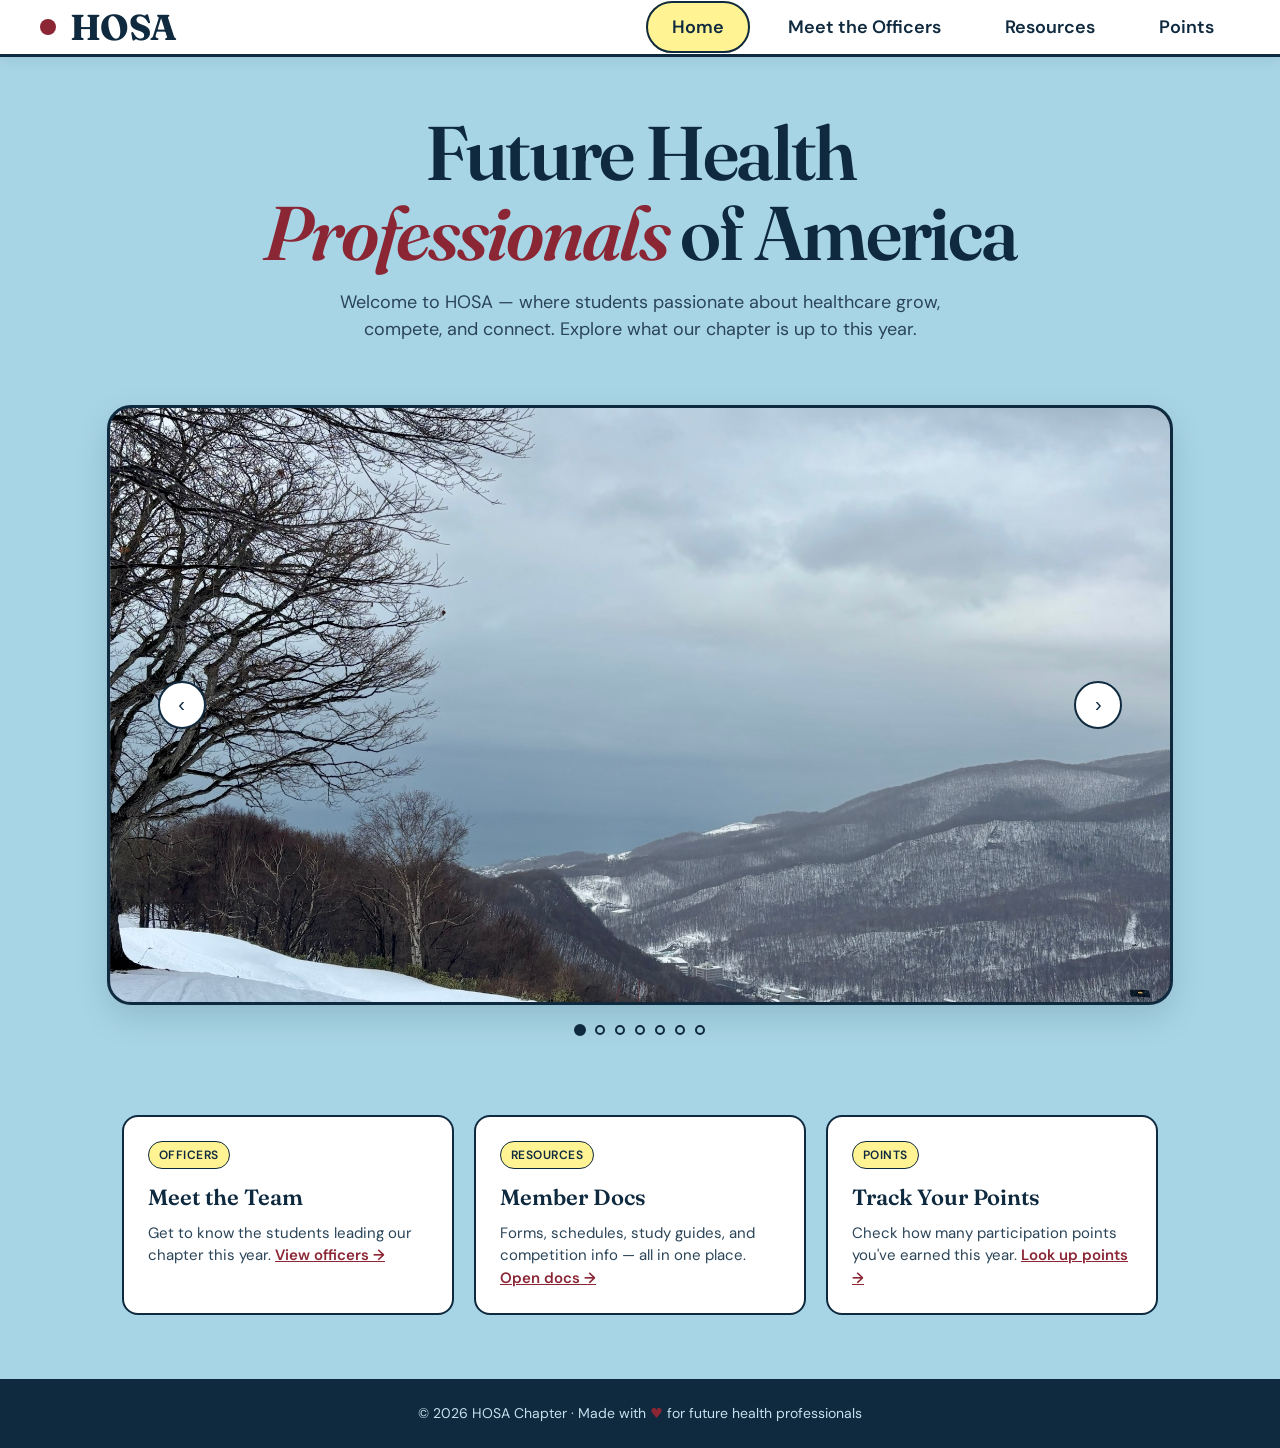
==== hosa-website/index.html @ bac4b82d "Add files via upload" ====
<!DOCTYPE html>
<html lang="en">
<head>
  <meta charset="UTF-8" />
  <meta name="viewport" content="width=device-width, initial-scale=1.0" />
  <title>HOSA — Future Health Professionals</title>
  <link rel="stylesheet" href="styles.css" />
</head>
<body>

  <!-- ============ NAVIGATION ============ -->
  <nav class="navbar">
    <a href="index.html" class="navbar-logo">
      <span class="logo-dot"></span>
      HOSA
    </a>
    <button class="nav-toggle" onclick="document.getElementById('navLinks').classList.toggle('open')">☰</button>
    <ul class="navbar-links" id="navLinks">
      <li><a href="index.html" class="active">Home</a></li>
      <li><a href="officers.html">Meet the Officers</a></li>
      <!--
        ===========================================================
        UPDATE THIS LINK when your Google Doc is ready.
        Just replace the # with your Google Doc URL.
        Example: href="https://docs.google.com/document/d/..."
        ===========================================================
      -->
      <li><a href="https://docs.google.com/document/d/1Z3RjfrCTvKkm9gfMbZfXhzirBfntvaIcb-1--sNDnkk/edit?usp=sharing" target="_blank" rel="noopener">Resources</a></li>
      <li><a href="points.html">Points</a></li>
    </ul>
  </nav>

  <main>

    <!-- ============ HERO ============ -->
    <section class="hero">
      <h1>Future Health <em>Professionals</em> of America</h1>
      <p>Welcome to HOSA — where students passionate about healthcare grow, compete, and connect. Explore what our chapter is up to this year.</p>
    </section>

    <!-- ============ SLIDESHOW ============
         To add your own images:
         1. Drop your 7 images into an "images" folder next to this file.
         2. Name them slide1.jpg, slide2.jpg, ... slide7.jpg
            (or update the paths in the data-src attributes below).
         3. The slideshow will automatically use them.
         ============================================ -->
    <section class="slideshow">
      <div class="slideshow-frame" id="slideshowFrame">
        <div class="slide active" data-src="images/slide1.jpg">
          <div class="slide-placeholder">Photo 1<span>Replace with images/slide1.jpg</span></div>
        </div>
        <div class="slide" data-src="images/slide2.jpg">
          <div class="slide-placeholder">Photo 2<span>Replace with images/slide2.jpg</span></div>
        </div>
        <div class="slide" data-src="images/slide3.jpg">
          <div class="slide-placeholder">Photo 3<span>Replace with images/slide3.jpg</span></div>
        </div>
        <div class="slide" data-src="images/slide4.jpg">
          <div class="slide-placeholder">Photo 4<span>Replace with images/slide4.jpg</span></div>
        </div>
        <div class="slide" data-src="images/slide5.jpg">
          <div class="slide-placeholder">Photo 5<span>Replace with images/slide5.jpg</span></div>
        </div>
        <div class="slide" data-src="images/slide6.jpg">
          <div class="slide-placeholder">Photo 6<span>Replace with images/slide6.jpg</span></div>
        </div>
        <div class="slide" data-src="images/slide7.jpg">
          <div class="slide-placeholder">Photo 7<span>Replace with images/slide7.jpg</span></div>
        </div>

        <button class="slide-nav prev" onclick="changeSlide(-1)" aria-label="Previous slide">‹</button>
        <button class="slide-nav next" onclick="changeSlide(1)" aria-label="Next slide">›</button>
      </div>

      <div class="slide-dots" id="slideDots">
        <button class="slide-dot active" onclick="goToSlide(0)" aria-label="Slide 1"></button>
        <button class="slide-dot" onclick="goToSlide(1)" aria-label="Slide 2"></button>
        <button class="slide-dot" onclick="goToSlide(2)" aria-label="Slide 3"></button>
        <button class="slide-dot" onclick="goToSlide(3)" aria-label="Slide 4"></button>
        <button class="slide-dot" onclick="goToSlide(4)" aria-label="Slide 5"></button>
        <button class="slide-dot" onclick="goToSlide(5)" aria-label="Slide 6"></button>
        <button class="slide-dot" onclick="goToSlide(6)" aria-label="Slide 7"></button>
      </div>
    </section>

    <!-- ============ INFO CARDS ============ -->
    <section class="info-strip">
      <div class="info-card">
        <span class="info-card-tag">Officers</span>
        <h3>Meet the Team</h3>
        <p>Get to know the students leading our chapter this year. <a href="officers.html" style="color: var(--maroon); font-weight: 600; text-decoration: underline;">View officers →</a></p>
      </div>
      <div class="info-card">
        <span class="info-card-tag">Resources</span>
        <h3>Member Docs</h3>
        <p>Forms, schedules, study guides, and competition info — all in one place. <a href="#" style="color: var(--maroon); font-weight: 600; text-decoration: underline;">Open docs →</a></p>
      </div>
      <div class="info-card">
        <span class="info-card-tag">Points</span>
        <h3>Track Your Points</h3>
        <p>Check how many participation points you've earned this year. <a href="points.html" style="color: var(--maroon); font-weight: 600; text-decoration: underline;">Look up points →</a></p>
      </div>
    </section>

  </main>

  <footer class="footer">
    © <span id="year"></span> HOSA Chapter · Made with <span class="footer-heart">♥</span> for future health professionals
  </footer>

  <script>
    // ============ SLIDESHOW LOGIC ============
    let currentSlide = 0;
    const slides = document.querySelectorAll('.slide');
    const dots = document.querySelectorAll('.slide-dot');
    const totalSlides = slides.length;
    let autoplayTimer;

    // Try to load real images; fall back to placeholder if missing
    slides.forEach(slide => {
      const src = slide.dataset.src;
      if (!src) return;
      const testImg = new Image();
      testImg.onload = () => {
        slide.style.backgroundImage = `url('${src}')`;
        const placeholder = slide.querySelector('.slide-placeholder');
        if (placeholder) placeholder.style.display = 'none';
      };
      testImg.onerror = () => { /* keep placeholder visible */ };
      testImg.src = src;
    });

    function showSlide(index) {
      slides.forEach((s, i) => s.classList.toggle('active', i === index));
      dots.forEach((d, i) => d.classList.toggle('active', i === index));
      currentSlide = index;
    }

    function changeSlide(direction) {
      const next = (currentSlide + direction + totalSlides) % totalSlides;
      showSlide(next);
      restartAutoplay();
    }

    function goToSlide(index) {
      showSlide(index);
      restartAutoplay();
    }

    function restartAutoplay() {
      clearInterval(autoplayTimer);
      autoplayTimer = setInterval(() => changeSlide(1), 5000);
    }

    restartAutoplay();

    // Year in footer
    document.getElementById('year').textContent = new Date().getFullYear();
  </script>
</body>
</html>
---- hosa-website/styles.css ----
/* ============================================================
   HOSA Website — Shared Styles
   Palette: light blue background, pale yellow accent, navy text
   ============================================================ */

@import url('https://fonts.googleapis.com/css2?family=Fraunces:opsz,wght@9..144,400;9..144,500;9..144,600;9..144,700&family=DM+Sans:wght@400;500;600;700&display=swap');

:root {
  --bg-blue: #A8D5E5;
  --bg-blue-soft: #C5E0EC;
  --accent-yellow: #FFF394;
  --accent-yellow-hover: #FFE94A;
  --navy: #0F2A3F;
  --navy-soft: #2A4458;
  --white: #FFFFFF;
  --border: #0F2A3F;
  --maroon: #8B2635;
  --shadow: 0 4px 12px rgba(15, 42, 63, 0.08);
  --shadow-lg: 0 12px 32px rgba(15, 42, 63, 0.15);

  --font-display: 'Fraunces', Georgia, serif;
  --font-body: 'DM Sans', system-ui, sans-serif;
}

* {
  box-sizing: border-box;
  margin: 0;
  padding: 0;
}

html, body {
  height: 100%;
}

body {
  font-family: var(--font-body);
  background: var(--bg-blue);
  color: var(--navy);
  min-height: 100vh;
  display: flex;
  flex-direction: column;
  line-height: 1.5;
}

/* ============================================================
   NAVIGATION BAR
   ============================================================ */

.navbar {
  background: var(--white);
  border-bottom: 3px solid var(--navy);
  padding: 0 40px;
  display: flex;
  align-items: center;
  justify-content: space-between;
  height: 96px;
  position: sticky;
  top: 0;
  z-index: 100;
  box-shadow: var(--shadow);
}

.navbar-logo {
  font-family: var(--font-display);
  font-weight: 700;
  font-size: 36px;
  color: var(--navy);
  text-decoration: none;
  letter-spacing: -0.02em;
  display: flex;
  align-items: center;
  gap: 14px;
}

.navbar-logo .logo-dot {
  width: 16px;
  height: 16px;
  background: var(--maroon);
  border-radius: 50%;
  display: inline-block;
}

.navbar-links {
  display: flex;
  gap: 12px;
  list-style: none;
  align-items: center;
}

.navbar-links a {
  font-family: var(--font-body);
  font-weight: 600;
  font-size: 18px;
  color: var(--navy);
  text-decoration: none;
  padding: 12px 24px;
  border-radius: 999px;
  transition: all 0.2s ease;
  border: 2px solid transparent;
}

.navbar-links a:hover {
  background: var(--bg-blue-soft);
  border-color: var(--navy);
}

.navbar-links a.active {
  background: var(--accent-yellow);
  border-color: var(--navy);
}

/* Mobile nav */
.nav-toggle {
  display: none;
  background: none;
  border: 2px solid var(--navy);
  border-radius: 8px;
  padding: 8px 12px;
  font-size: 18px;
  cursor: pointer;
}

@media (max-width: 768px) {
  .navbar {
    padding: 0 20px;
    height: 64px;
  }
  .navbar-logo {
    font-size: 22px;
  }
  .nav-toggle {
    display: block;
  }
  .navbar-links {
    display: none;
    position: absolute;
    top: 64px;
    left: 0;
    right: 0;
    background: var(--white);
    flex-direction: column;
    padding: 16px;
    gap: 4px;
    border-bottom: 2px solid var(--navy);
  }
  .navbar-links.open {
    display: flex;
  }
  .navbar-links a {
    width: 100%;
    text-align: center;
  }
}

/* ============================================================
   GENERAL LAYOUT
   ============================================================ */

main {
  flex: 1;
  display: flex;
  flex-direction: column;
}

.container {
  max-width: 1200px;
  margin: 0 auto;
  padding: 48px 32px;
  width: 100%;
}

.page-title {
  font-family: var(--font-display);
  font-size: clamp(36px, 5vw, 56px);
  font-weight: 600;
  letter-spacing: -0.02em;
  margin-bottom: 8px;
  color: var(--navy);
}

.page-subtitle {
  font-size: 18px;
  color: var(--navy-soft);
  margin-bottom: 40px;
}

/* ============================================================
   FOOTER
   ============================================================ */

.footer {
  background: var(--navy);
  color: var(--bg-blue-soft);
  padding: 24px 32px;
  text-align: center;
  font-size: 14px;
  margin-top: auto;
}

.footer-heart {
  color: var(--maroon);
}

/* ============================================================
   HOMEPAGE — HERO + SLIDESHOW
   ============================================================ */

.hero {
  padding: 56px 32px 32px;
  text-align: center;
  max-width: 900px;
  margin: 0 auto;
}

.hero h1 {
  font-family: var(--font-display);
  font-size: clamp(44px, 6.5vw, 76px);
  font-weight: 600;
  letter-spacing: -0.03em;
  line-height: 1.05;
  margin-bottom: 16px;
  color: var(--navy);
}

.hero h1 em {
  font-style: italic;
  color: var(--maroon);
}

.hero p {
  font-size: 18px;
  color: var(--navy-soft);
  max-width: 600px;
  margin: 0 auto;
}

.slideshow {
  max-width: 1600px;
  margin: 30px auto 80px;
  padding: 0 60px;
  position: relative;
}

.slideshow-frame {
  position: relative;
  width: 100%;
  aspect-ratio: 16 / 9;
  min-height: 600px;
  border-radius: 24px;
  overflow: hidden;
  border: 3px solid var(--navy);
  background: var(--navy);
  box-shadow: var(--shadow-lg);
}

.slide {
  position: absolute;
  inset: 0;
  opacity: 0;
  transition: opacity 0.8s ease;
  display: flex;
  align-items: center;
  justify-content: center;
  background-size: cover;
  background-position: center;
  background-color: var(--bg-blue-soft);
}

.slide.active {
  opacity: 1;
}

/* Placeholder styling shown if no image is set */
.slide-placeholder {
  width: 100%;
  height: 100%;
  display: flex;
  flex-direction: column;
  align-items: center;
  justify-content: center;
  gap: 12px;
  color: var(--white);
  font-family: var(--font-display);
  font-size: 32px;
  font-weight: 500;
  background: linear-gradient(135deg, #2A4458 0%, #0F2A3F 100%);
}

.slide-placeholder span {
  font-family: var(--font-body);
  font-size: 14px;
  opacity: 0.7;
  font-weight: 400;
}

.slide-nav {
  position: absolute;
  top: 50%;
  transform: translateY(-50%);
  background: var(--white);
  border: 2px solid var(--navy);
  width: 48px;
  height: 48px;
  border-radius: 50%;
  font-size: 20px;
  cursor: pointer;
  display: flex;
  align-items: center;
  justify-content: center;
  z-index: 10;
  transition: all 0.2s ease;
  color: var(--navy);
}

.slide-nav:hover {
  background: var(--accent-yellow);
}

.slide-nav.prev { left: 48px; }
.slide-nav.next { right: 48px; }

.slide-dots {
  display: flex;
  gap: 10px;
  justify-content: center;
  margin-top: 20px;
}

.slide-dot {
  width: 10px;
  height: 10px;
  border-radius: 50%;
  background: transparent;
  border: 2px solid var(--navy);
  cursor: pointer;
  padding: 0;
  transition: all 0.2s ease;
}

.slide-dot.active {
  background: var(--navy);
  transform: scale(1.2);
}

@media (max-width: 640px) {
  .slide-nav.prev { left: 12px; }
  .slide-nav.next { right: 12px; }
  .slide-nav { width: 40px; height: 40px; }
  .slideshow { padding: 0 16px; }
}

/* Quick-info cards under slideshow */
.info-strip {
  max-width: 1100px;
  margin: 0 auto 64px;
  padding: 0 32px;
  display: grid;
  grid-template-columns: repeat(auto-fit, minmax(240px, 1fr));
  gap: 20px;
}

.info-card {
  background: var(--white);
  border: 2px solid var(--navy);
  border-radius: 16px;
  padding: 24px;
  transition: transform 0.2s ease, box-shadow 0.2s ease;
}

.info-card:hover {
  transform: translateY(-4px);
  box-shadow: var(--shadow-lg);
}

.info-card h3 {
  font-family: var(--font-display);
  font-size: 22px;
  font-weight: 600;
  margin-bottom: 8px;
  color: var(--navy);
}

.info-card p {
  font-size: 15px;
  color: var(--navy-soft);
}

.info-card-tag {
  display: inline-block;
  background: var(--accent-yellow);
  border: 1.5px solid var(--navy);
  padding: 4px 10px;
  border-radius: 999px;
  font-size: 12px;
  font-weight: 600;
  margin-bottom: 12px;
  letter-spacing: 0.04em;
  text-transform: uppercase;
}

/* ============================================================
   OFFICERS PAGE
   ============================================================ */

.officers-grid {
  display: grid;
  grid-template-columns: repeat(auto-fit, minmax(260px, 1fr));
  gap: 28px;
  margin-top: 16px;
}

.officer-card {
  background: var(--white);
  border: 2px solid var(--navy);
  border-radius: 20px;
  overflow: hidden;
  transition: transform 0.2s ease, box-shadow 0.2s ease;
}

.officer-card:hover {
  transform: translateY(-6px);
  box-shadow: var(--shadow-lg);
}

.officer-photo {
  width: 100%;
  aspect-ratio: 1 / 1;
  background: linear-gradient(135deg, #2A4458 0%, #0F2A3F 100%);
  display: flex;
  align-items: center;
  justify-content: center;
  color: var(--white);
  font-family: var(--font-display);
  font-size: 56px;
  font-weight: 600;
  background-size: cover;
  background-position: center;
}

.officer-info {
  padding: 20px 22px 24px;
}

.officer-role {
  display: inline-block;
  background: var(--accent-yellow);
  border: 1.5px solid var(--navy);
  padding: 3px 10px;
  border-radius: 999px;
  font-size: 11px;
  font-weight: 700;
  letter-spacing: 0.06em;
  text-transform: uppercase;
  margin-bottom: 10px;
}

.officer-name {
  font-family: var(--font-display);
  font-size: 24px;
  font-weight: 600;
  margin-bottom: 6px;
  color: var(--navy);
}

.officer-bio {
  font-size: 14px;
  color: var(--navy-soft);
  line-height: 1.55;
}

/* ============================================================
   POINTS PAGE — matches the screenshot
   ============================================================ */

.points-page {
  padding: 0;
}

.search-bar {
  display: flex;
  gap: 16px;
  padding: 24px 32px;
  align-items: center;
  background: var(--bg-blue);
}

.search-input {
  flex: 1;
  padding: 18px 24px;
  font-size: 16px;
  font-family: var(--font-body);
  background: #98C0D2;
  border: none;
  border-radius: 999px;
  color: var(--navy);
  outline: none;
  transition: box-shadow 0.2s ease;
}

.search-input::placeholder {
  color: var(--navy-soft);
  opacity: 0.85;
}

.search-input:focus {
  box-shadow: 0 0 0 3px var(--navy);
}

.search-button {
  background: var(--accent-yellow);
  border: none;
  border-radius: 999px;
  padding: 18px 36px;
  font-size: 16px;
  font-family: var(--font-body);
  font-weight: 600;
  color: var(--navy);
  cursor: pointer;
  transition: all 0.2s ease;
}

.search-button:hover {
  background: var(--accent-yellow-hover);
  transform: translateY(-1px);
}

.search-button:active {
  transform: translateY(0);
}

.results-table {
  width: 100%;
  border-collapse: collapse;
  background: var(--white);
  margin: 0;
  font-size: 16px;
}

.results-table th,
.results-table td {
  border: 1px solid var(--navy);
  padding: 18px 16px;
  text-align: center;
  font-family: var(--font-body);
}

.results-table th {
  background: var(--white);
  font-weight: 500;
  font-size: 16px;
}

.results-table td {
  background: var(--white);
}

.status-message {
  padding: 32px;
  text-align: center;
  font-size: 16px;
  color: var(--navy-soft);
  background: var(--bg-blue);
}

.status-message.error {
  color: var(--maroon);
  font-weight: 500;
}

@media (max-width: 640px) {
  .search-bar {
    flex-direction: column;
    padding: 20px;
  }
  .search-input, .search-button {
    width: 100%;
  }
  .results-table {
    font-size: 14px;
  }
  .results-table th, .results-table td {
    padding: 12px 8px;
  }
}
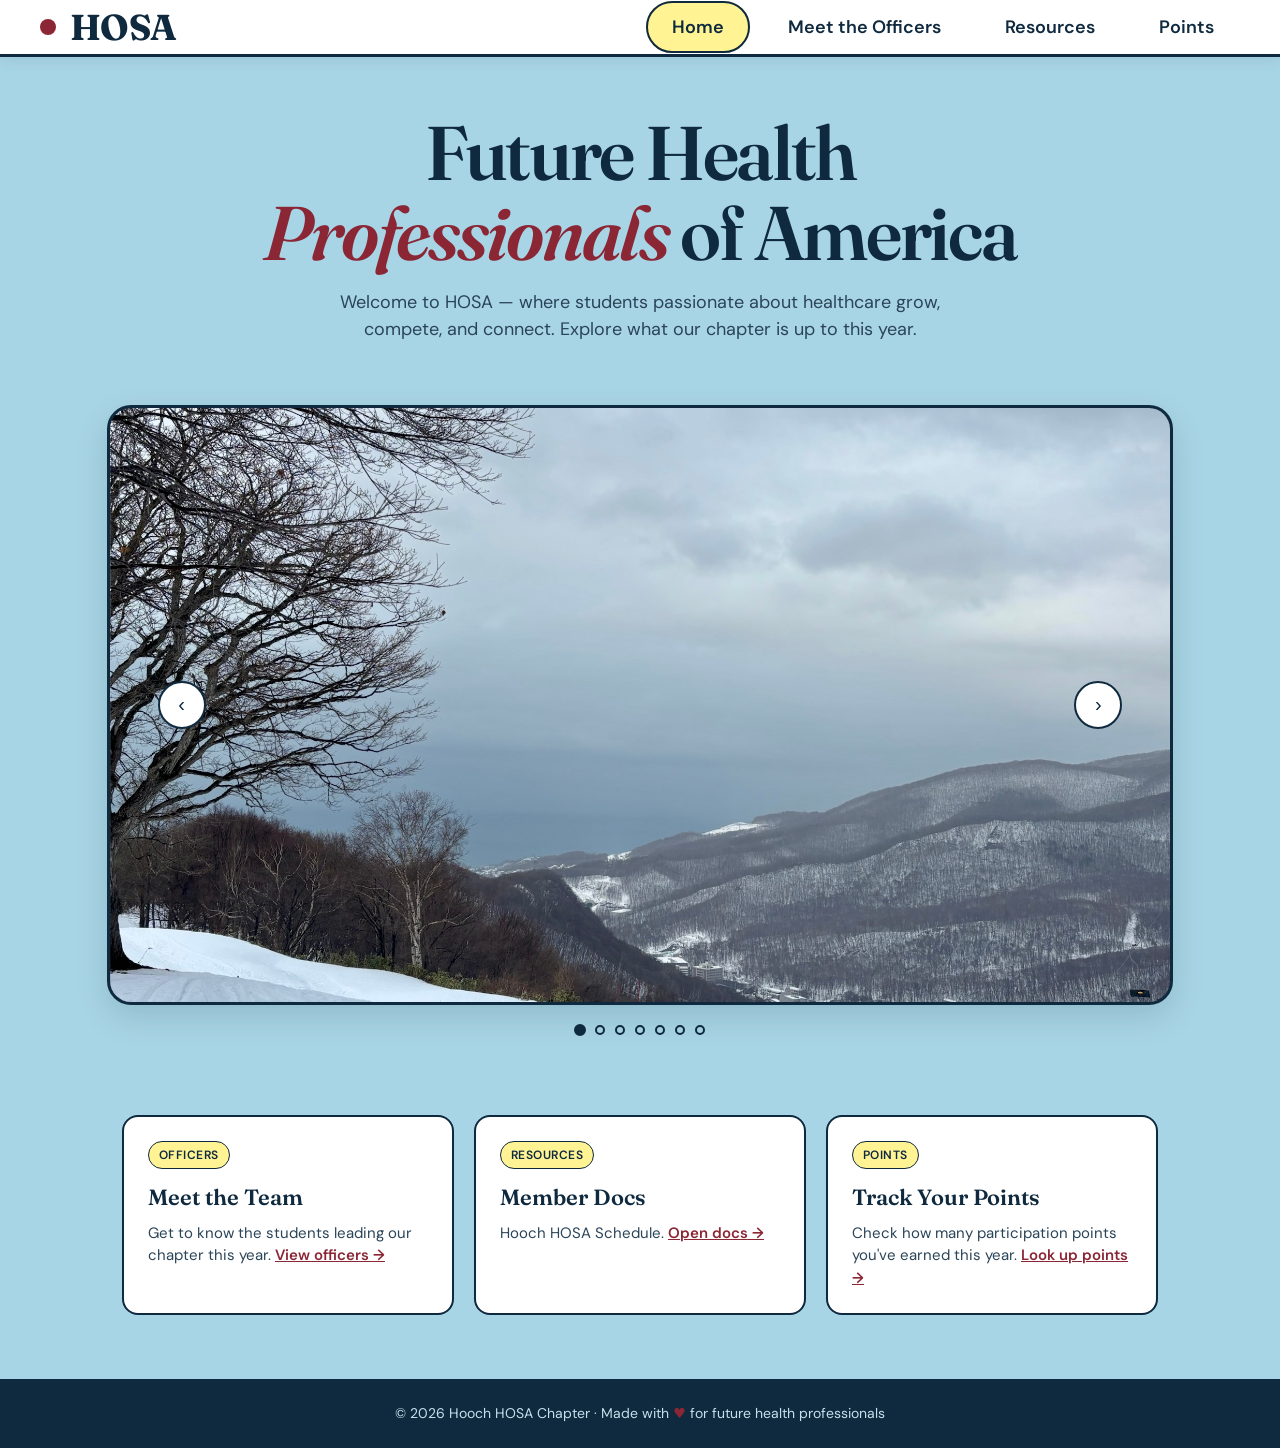
==== commit 7d143d49: "Add files via upload" ====
--- a/hosa-website/index.html
+++ b/hosa-website/index.html
@@ -94,7 +94,7 @@
       <div class="info-card">
         <span class="info-card-tag">Resources</span>
         <h3>Member Docs</h3>
-        <p>Forms, schedules, study guides, and competition info — all in one place. <a href="#" style="color: var(--maroon); font-weight: 600; text-decoration: underline;">Open docs →</a></p>
+        <p>Hooch HOSA Schedule. <a href="https://docs.google.com/document/d/1Z3RjfrCTvKkm9gfMbZfXhzirBfntvaIcb-1--sNDnkk/edit?usp=sharing" target="_blank" rel="noopener" style="color: var(--maroon); font-weight: 600; text-decoration: underline;">Open docs →</a></p>
       </div>
       <div class="info-card">
         <span class="info-card-tag">Points</span>
@@ -106,7 +106,7 @@
   </main>
 
   <footer class="footer">
-    © <span id="year"></span> HOSA Chapter · Made with <span class="footer-heart">♥</span> for future health professionals
+    © <span id="year"></span> Hooch HOSA Chapter · Made with <span class="footer-heart">♥</span> for future health professionals
   </footer>
 
   <script>
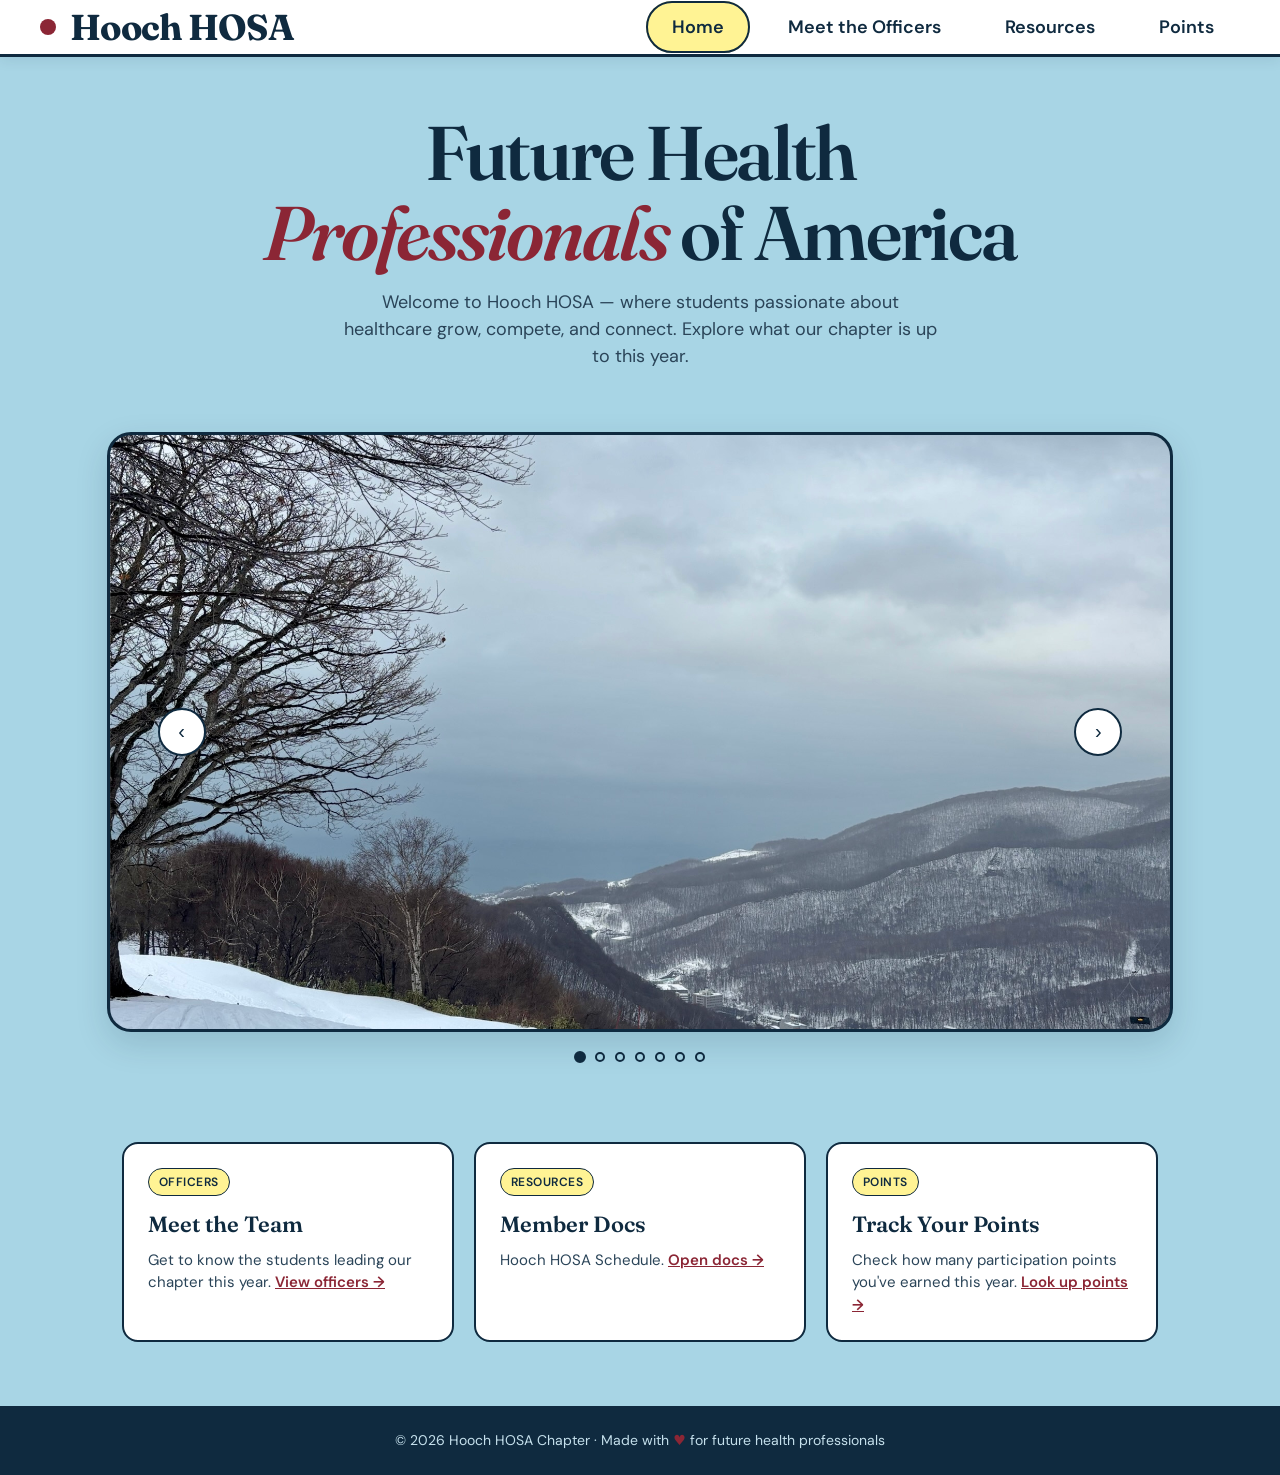
==== commit 12c976ae: "Update title and branding to Hooch HOSA" ====
--- a/hosa-website/index.html
+++ b/hosa-website/index.html
@@ -3,7 +3,7 @@
 <head>
   <meta charset="UTF-8" />
   <meta name="viewport" content="width=device-width, initial-scale=1.0" />
-  <title>HOSA — Future Health Professionals</title>
+  <title>Hooch HOSA — Future Health Professionals</title>
   <link rel="stylesheet" href="styles.css" />
 </head>
 <body>
@@ -12,7 +12,7 @@
   <nav class="navbar">
     <a href="index.html" class="navbar-logo">
       <span class="logo-dot"></span>
-      HOSA
+      Hooch HOSA
     </a>
     <button class="nav-toggle" onclick="document.getElementById('navLinks').classList.toggle('open')">☰</button>
     <ul class="navbar-links" id="navLinks">
@@ -35,7 +35,7 @@
     <!-- ============ HERO ============ -->
     <section class="hero">
       <h1>Future Health <em>Professionals</em> of America</h1>
-      <p>Welcome to HOSA — where students passionate about healthcare grow, compete, and connect. Explore what our chapter is up to this year.</p>
+      <p>Welcome to Hooch HOSA — where students passionate about healthcare grow, compete, and connect. Explore what our chapter is up to this year.</p>
     </section>
 
     <!-- ============ SLIDESHOW ============
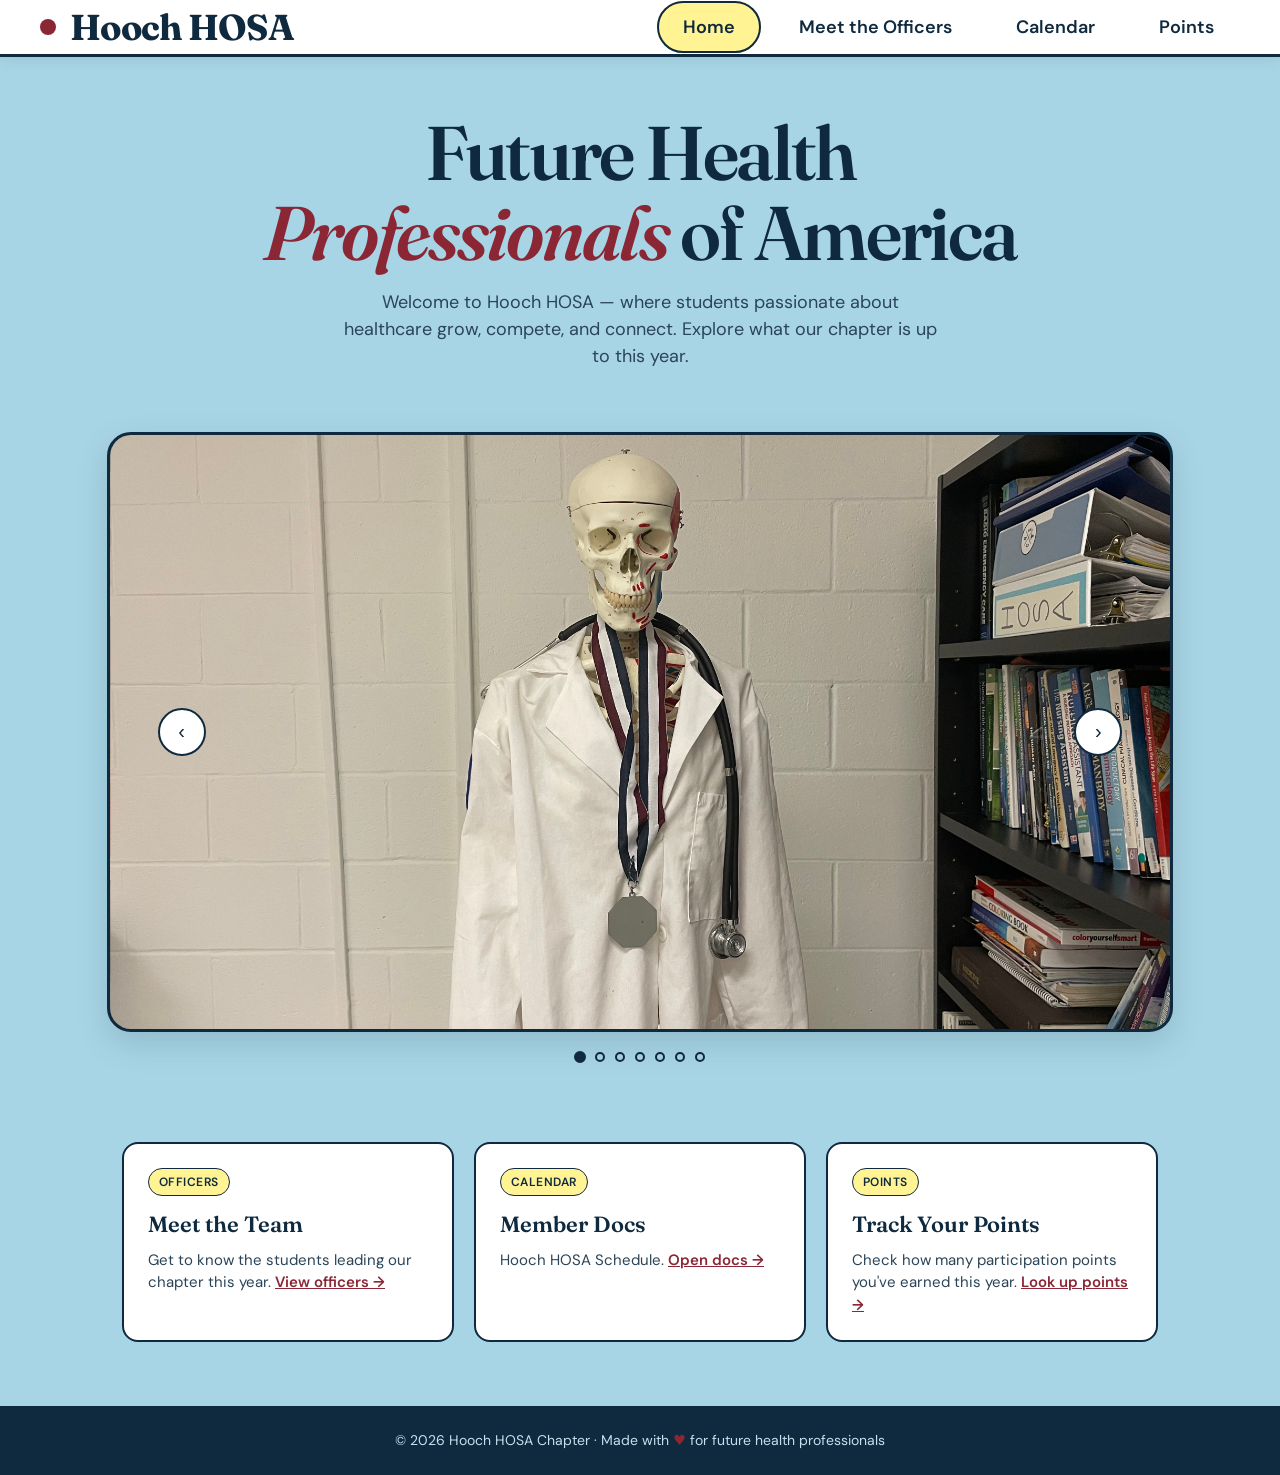
==== commit 4a8b76ee: "Update links and tags in index.html" ====
--- a/hosa-website/index.html
+++ b/hosa-website/index.html
@@ -25,7 +25,7 @@
         Example: href="https://docs.google.com/document/d/..."
         ===========================================================
       -->
-      <li><a href="https://docs.google.com/document/d/1Z3RjfrCTvKkm9gfMbZfXhzirBfntvaIcb-1--sNDnkk/edit?usp=sharing" target="_blank" rel="noopener">Resources</a></li>
+      <li><a href="https://docs.google.com/document/d/1BckQxEflYLn_q7X08YZLJKJpTsQtnisL/edit" target="_blank" rel="noopener">Calendar</a></li>
       <li><a href="points.html">Points</a></li>
     </ul>
   </nav>
@@ -92,7 +92,7 @@
         <p>Get to know the students leading our chapter this year. <a href="officers.html" style="color: var(--maroon); font-weight: 600; text-decoration: underline;">View officers →</a></p>
       </div>
       <div class="info-card">
-        <span class="info-card-tag">Resources</span>
+        <span class="info-card-tag">Calendar</span>
         <h3>Member Docs</h3>
         <p>Hooch HOSA Schedule. <a href="https://docs.google.com/document/d/1Z3RjfrCTvKkm9gfMbZfXhzirBfntvaIcb-1--sNDnkk/edit?usp=sharing" target="_blank" rel="noopener" style="color: var(--maroon); font-weight: 600; text-decoration: underline;">Open docs →</a></p>
       </div>
